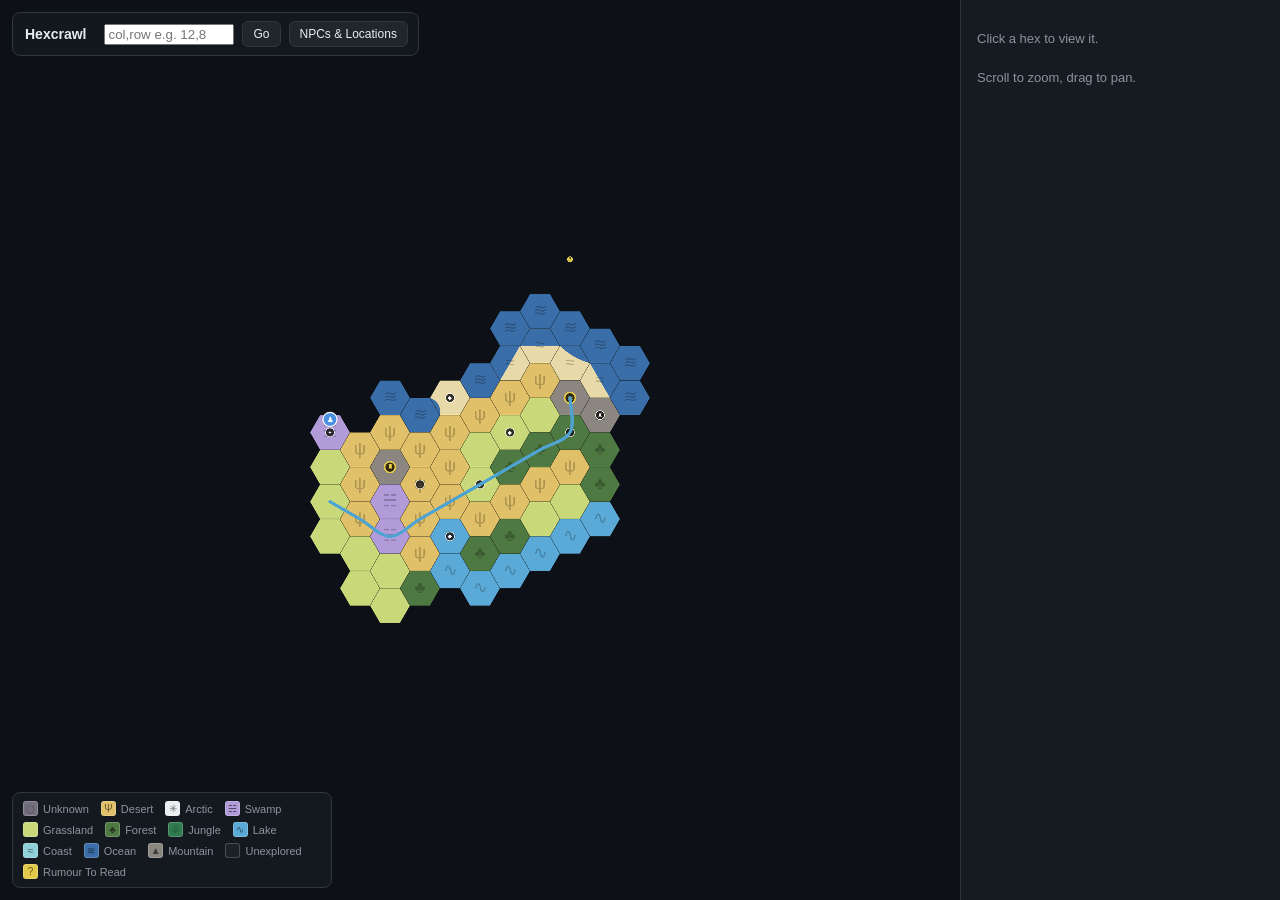
==== index.html @ c158273e "Update map" ====
<!doctype html>
<html lang="en">
<head>
<meta charset="utf-8" />
<meta name="viewport" content="width=device-width, initial-scale=1, maximum-scale=1, user-scalable=no" />
<title>Hexcrawl Map</title>
<link rel="stylesheet" href="hexmap.css?v=676061f0" />
</head>
<body>
<div id="app">
  <div id="map-wrap">
    <canvas id="map-canvas"></canvas>

    <div id="toolbar">
      <h1>Hexcrawl</h1>
      <input type="text" id="jump-input" placeholder="col,row e.g. 12,8" />
      <button id="jump-btn">Go</button>
      <button id="entities-panel-btn">NPCs &amp; Locations</button>
    </div>

    <div id="legend"></div>
  </div>

  <div id="sidebar">
    <button id="sidebar-close-btn">✕ Close</button>
    <div id="sidebar-content">
      <p class="placeholder">Click a hex to view it.<br><br>Scroll to zoom, drag to pan.</p>
    </div>
  </div>
</div>

<div id="entities-modal-backdrop">
  <div id="entities-modal">
    <h2>NPCs, Events &amp; Locations <button id="entities-modal-close">Close</button></h2>
    <input type="text" id="entities-search" placeholder="Search by name…" />
    <div id="entities-modal-list"></div>
  </div>
</div>

<script src="hexmap-render.js?v=92eb2e8c"></script>
<script src="data.js?v=25c7fb28"></script>
<script>
(function () {
  const data = HEX_DATA;
  const canvas = document.getElementById("map-canvas");
  const sidebar = document.getElementById("sidebar-content");
  const legend = document.getElementById("legend");
  const TERRAINS = Object.keys(data.terrainColors);

  function buildLegend() {
    legend.innerHTML = "";
    TERRAINS.forEach((t) => {
      const item = document.createElement("div");
      item.className = "legend-item";
      const icon = HexMap.TERRAIN_ICONS[t] || "";
      item.innerHTML = `<span class="legend-swatch" style="background:${data.terrainColors[t]}">${icon}</span>${t}`;
      legend.appendChild(item);
    });
    const fog = document.createElement("div");
    fog.className = "legend-item";
    fog.innerHTML = `<span class="legend-swatch" style="background:#1c2128"></span>unexplored`;
    legend.appendChild(fog);
    const rumour = document.createElement("div");
    rumour.className = "legend-item";
    rumour.innerHTML = `<span class="legend-swatch" style="background:#e2c94a">?</span>rumour to read`;
    legend.appendChild(rumour);
  }
  buildLegend();

  const sidebarPanel = document.getElementById("sidebar");
  document.getElementById("sidebar-close-btn").addEventListener("click", () => {
    sidebarPanel.classList.remove("open");
  });

  function renderSidebar(hit) {
    // On narrow screens the sidebar is a slide-up sheet, hidden until a
    // hex is picked — toggling this class is a no-op on wider screens
    // where the sidebar is always visible anyway.
    sidebarPanel.classList.toggle("open", !!hit);

    if (!hit) {
      sidebar.innerHTML = '<p class="placeholder">Click a hex to view it.<br><br>Scroll to zoom, drag to pan.</p>';
      return;
    }
    const { col, row } = hit;
    const hex = map.getHex(col, row) || { revealed: false };

    if (hex.revealed === false) {
      sidebar.innerHTML = `
        <h2>Unexplored</h2>
        <div class="coord">Column ${col} · Row ${row}</div>
        ${
          hex.rumours
            ? `<label class="rumours-label">What you've heard</label>
               <div class="field-readonly rumours-block">${escapeHtml(hex.rumours)}</div>`
            : '<p class="placeholder">Your party hasn\'t discovered this hex yet.</p>'
        }
      `;
      return;
    }

    // Most hexes have no name — they're just terrain. A name only earns
    // top billing once the hex has a point of interest; otherwise fall
    // back to the terrain itself as the heading.
    const title = hex.name || hex.poi || capitalize(hex.terrain);
    const hasPopulation = hex.population !== undefined && hex.population !== null;

    sidebar.innerHTML = `
      <h2>${escapeHtml(title)}</h2>
      <div class="coord">
        Column ${col} · Row ${row} · ${escapeHtml(hex.terrain)}
        ${hex.poi ? `<span class="entity-badge entity-badge-location" style="margin-left:6px;">${HexMap.POI_ICONS[hex.poi] || ""} ${escapeHtml(hex.poi)}</span>` : ""}
      </div>
      ${
        hasPopulation
          ? `<div class="coord">${hex.population === 0 ? "Uninhabited" : "Population: " + hex.population.toLocaleString()}</div>`
          : ""
      }

      ${
        hex.rumours
          ? `<label class="rumours-label">What you'd heard, before exploring</label>
             <div class="field-readonly rumours-block">${escapeHtml(hex.rumours)}</div>`
          : ""
      }

      <label>Notes</label>
      <div class="field-readonly">${hex.notes ? escapeHtml(hex.notes) : '<span class="empty-hint">Nothing recorded here.</span>'}</div>

      ${renderEntitiesSection(col, row)}
    `;
  }

  function escapeHtml(s) {
    return String(s).replace(/[&<>]/g, (c) => ({ "&": "&amp;", "<": "&lt;", ">": "&gt;" }[c]));
  }
  function capitalize(s) {
    return s ? s.charAt(0).toUpperCase() + s.slice(1) : s;
  }

  // ---- NPCs / events / locations (read-only) ----

  const ENTITY_TYPE_LABELS = { npc: "NPC", event: "Event", location: "Location", item: "Item" };

  function entityCardHtml(e) {
    return `
      <div class="entity-card">
        <div class="entity-card-row" style="align-items:center;">
          <span class="entity-badge entity-badge-${e.type}">${HexMap.ENTITY_STYLES[e.type].label} ${ENTITY_TYPE_LABELS[e.type] || e.type}</span>
          <strong>${escapeHtml(e.name || "(unnamed)")}</strong>
        </div>
        <div class="field-readonly">${e.notes ? escapeHtml(e.notes) : '<span class="empty-hint">Nothing recorded here.</span>'}</div>
      </div>
    `;
  }

  function renderEntitiesSection(col, row) {
    const list = map.entitiesAt(col, row);
    if (!list.length) return "";
    return `
      <div class="entity-section">
        <label>Here now</label>
        ${list.map(entityCardHtml).join("")}
      </div>
    `;
  }

  const map = new HexMap(canvas, data, {
    onSelect: renderSidebar,
    respectFog: true,
  });

  // Open centered on the explored area instead of the middle of the full
  // grid — with most of the map unrevealed, there's nothing useful at the
  // default view, and players shouldn't have to hunt for where they've
  // actually been.
  (function centerOnExploredArea() {
    let sumCol = 0, sumRow = 0, count = 0;
    Object.keys(data.hexes).forEach((key) => {
      if (!data.hexes[key].revealed) return;
      const [col, row] = key.split(",").map(Number);
      sumCol += col;
      sumRow += row;
      count++;
    });
    if (count === 0) return; // nothing revealed yet — leave the default view
    map.centerOn(Math.round(sumCol / count), Math.round(sumRow / count));
  })();

  // ---- directory panel: browse all discovered NPCs / events / locations ----

  const entitiesModalBackdrop = document.getElementById("entities-modal-backdrop");
  const entitiesModalList = document.getElementById("entities-modal-list");
  const entitiesSearch = document.getElementById("entities-search");

  function renderEntitiesModalList() {
    const query = entitiesSearch.value.trim().toLowerCase();
    const all = map.listEntities().filter((e) => !query || (e.name || "").toLowerCase().includes(query));
    if (!all.length) {
      entitiesModalList.innerHTML = '<p class="empty-hint">Nothing discovered yet.</p>';
      return;
    }
    const grouped = { npc: [], event: [], location: [], item: [] };
    all.forEach((e) => grouped[e.type] && grouped[e.type].push(e));

    let html = "";
    Object.keys(ENTITY_TYPE_LABELS).forEach((type) => {
      if (!grouped[type].length) return;
      const typeIcon = HexMap.ENTITY_STYLES[type].label;
      html += `<label style="margin-top:16px;">${typeIcon} ${ENTITY_TYPE_LABELS[type]}s</label>`;
      grouped[type].forEach((e) => {
        html += `
          <div class="entity-list-row" data-hex="${e.hex}">
            <span class="entity-badge entity-badge-${e.type}">${typeIcon} ${ENTITY_TYPE_LABELS[e.type]}</span>
            <span class="entity-list-name">${escapeHtml(e.name || "(unnamed)")}</span>
            <span class="entity-list-hex">${e.hex}</span>
          </div>
        `;
      });
    });
    entitiesModalList.innerHTML = html;

    entitiesModalList.querySelectorAll(".entity-list-row").forEach((row) => {
      row.addEventListener("click", () => {
        const [col, rowNum] = row.dataset.hex.split(",").map(Number);
        closeEntitiesModal();
        map.selectHex(col, rowNum);
      });
    });
  }

  function openEntitiesModal() {
    entitiesSearch.value = "";
    renderEntitiesModalList();
    entitiesModalBackdrop.classList.add("visible");
  }
  function closeEntitiesModal() {
    entitiesModalBackdrop.classList.remove("visible");
  }
  document.getElementById("entities-panel-btn").addEventListener("click", openEntitiesModal);
  document.getElementById("entities-modal-close").addEventListener("click", closeEntitiesModal);
  entitiesModalBackdrop.addEventListener("click", (e) => {
    if (e.target === entitiesModalBackdrop) closeEntitiesModal();
  });
  entitiesSearch.addEventListener("input", renderEntitiesModalList);

  document.getElementById("jump-btn").addEventListener("click", jump);
  document.getElementById("jump-input").addEventListener("keydown", (e) => {
    if (e.key === "Enter") jump();
  });
  function jump() {
    const raw = document.getElementById("jump-input").value.trim();
    const m = raw.match(/^(\d+)\s*,\s*(\d+)$/);
    if (!m) return;
    const col = parseInt(m[1], 10);
    const row = parseInt(m[2], 10);
    if (col >= 0 && col < data.meta.cols && row >= 0 && row < data.meta.rows) {
      map.selectHex(col, row);
    }
  }
})();
</script>
</body>
</html>
---- hexmap.css ----
:root {
  --bg: #0d1117;
  --panel: #161b22;
  --panel-border: #30363d;
  --text: #e6edf3;
  --text-dim: #8b949e;
  --accent: #ffdd55;
  --danger: #d9534f;
}

* { box-sizing: border-box; }

html, body {
  margin: 0;
  height: 100%;
  background: var(--bg);
  color: var(--text);
  font-family: -apple-system, BlinkMacSystemFont, "Segoe UI", sans-serif;
}

#app {
  display: flex;
  height: 100vh;
  width: 100vw;
  overflow: hidden;
}

#map-wrap {
  position: relative;
  flex: 1 1 auto;
  min-width: 0;
}

#map-canvas {
  display: block;
  width: 100%;
  height: 100%;
  cursor: grab;
  /* Hand pan/pinch entirely to our own touch handlers — without this the
     browser's native pinch-to-zoom/scroll fights with (or wins over) our
     JS, zooming the whole page (fixed-position toolbar included) instead
     of just the map. */
  touch-action: none;
}

#map-canvas:active {
  cursor: grabbing;
}

#toolbar {
  position: absolute;
  top: 12px;
  left: 12px;
  display: flex;
  gap: 8px;
  align-items: center;
  z-index: 5;
  background: rgba(22, 27, 34, 0.85);
  border: 1px solid var(--panel-border);
  border-radius: 8px;
  padding: 8px 10px;
  backdrop-filter: blur(4px);
}

#toolbar h1 {
  font-size: 14px;
  margin: 0 10px 0 2px;
  font-weight: 600;
  color: var(--text);
  white-space: nowrap;
}

#toolbar input[type="text"] {
  width: 130px;
}

#sync-status {
  font-size: 11px;
  white-space: nowrap;
}

#toolbar button, #sidebar button {
  background: #21262d;
  color: var(--text);
  border: 1px solid var(--panel-border);
  border-radius: 6px;
  padding: 5px 10px;
  font-size: 12px;
  cursor: pointer;
}

#toolbar button:hover, #sidebar button:hover {
  background: #30363d;
}

#legend {
  position: absolute;
  bottom: 12px;
  left: 12px;
  z-index: 5;
  background: rgba(22, 27, 34, 0.85);
  border: 1px solid var(--panel-border);
  border-radius: 8px;
  padding: 8px 10px;
  font-size: 11px;
  display: flex;
  flex-wrap: wrap;
  gap: 6px 12px;
  max-width: 320px;
}

.legend-item {
  display: flex;
  align-items: center;
  gap: 5px;
  color: var(--text-dim);
  text-transform: capitalize;
}

.legend-swatch {
  width: 15px;
  height: 15px;
  border-radius: 3px;
  border: 1px solid rgba(255,255,255,0.2);
  display: inline-flex;
  align-items: center;
  justify-content: center;
  font-size: 10px;
  line-height: 1;
  color: rgba(0,0,0,0.55);
}

#sidebar {
  width: 320px;
  flex: 0 0 320px;
  background: var(--panel);
  border-left: 1px solid var(--panel-border);
  padding: 16px;
  overflow-y: auto;
}

#sidebar-close-btn {
  display: none; /* only shown on narrow screens, see media query below */
}

#sidebar h2 {
  font-size: 16px;
  margin: 0 0 4px;
}

#sidebar .coord {
  color: var(--text-dim);
  font-size: 12px;
  margin-bottom: 14px;
}

#sidebar label {
  display: block;
  font-size: 11px;
  text-transform: uppercase;
  letter-spacing: 0.04em;
  color: var(--text-dim);
  margin: 14px 0 4px;
}

#sidebar select,
#sidebar input[type="text"],
#sidebar textarea {
  width: 100%;
  background: #0d1117;
  color: var(--text);
  border: 1px solid var(--panel-border);
  border-radius: 6px;
  padding: 7px 8px;
  font-size: 13px;
  font-family: inherit;
  resize: vertical;
}

#sidebar textarea {
  min-height: 70px;
}

#sidebar .field-readonly {
  background: #0d1117;
  border: 1px solid var(--panel-border);
  border-radius: 6px;
  padding: 8px 9px;
  font-size: 13px;
  line-height: 1.4;
  min-height: 20px;
  white-space: pre-wrap;
}

#sidebar .empty-hint {
  color: var(--text-dim);
  font-style: italic;
}

#sidebar .secret-block {
  border: 1px dashed var(--danger);
  border-radius: 6px;
  padding: 8px 9px;
  background: rgba(217, 83, 79, 0.08);
}

#sidebar .secret-label {
  color: var(--danger);
}

#f-rumours,
#sidebar .rumours-block {
  border-color: #e2c94a !important;
  background: rgba(226, 201, 74, 0.08) !important;
}

#sidebar .rumours-label {
  color: #e2c94a;
}

#sidebar .placeholder {
  color: var(--text-dim);
  font-size: 13px;
  line-height: 1.5;
}

#sidebar .actions {
  display: flex;
  flex-wrap: wrap;
  gap: 8px;
  margin-top: 16px;
}

#sidebar .actions button {
  flex: 1 1 auto;
}

#clipboard-status {
  font-size: 11px;
  color: var(--text-dim);
  margin-top: 6px;
}

#clipboard-status a {
  color: var(--accent);
}

#save-status {
  font-size: 11px;
  color: var(--text-dim);
  margin-top: 8px;
  min-height: 14px;
}

#import-file {
  display: none;
}

.gm-badge {
  display: inline-block;
  background: var(--danger);
  color: #fff;
  font-size: 10px;
  font-weight: 700;
  letter-spacing: 0.05em;
  padding: 2px 6px;
  border-radius: 4px;
  margin-left: 8px;
  vertical-align: middle;
}

/* ---- entities (NPCs / events / locations) ---- */

:root {
  --entity-npc: #4a90e2;
  --entity-event: #e2794a;
  --entity-location: #a24ae2;
  --entity-item: #c9a227;
}

.entity-section {
  margin-top: 20px;
  border-top: 1px solid var(--panel-border);
  padding-top: 14px;
}

.entity-section-header {
  display: flex;
  align-items: center;
  justify-content: space-between;
  margin-bottom: 8px;
}

.entity-section-header label {
  margin: 0;
}

.entity-add-buttons {
  display: flex;
  flex-wrap: wrap;
  gap: 4px;
  margin-bottom: 10px;
}

.entity-add-buttons button {
  font-size: 11px;
  padding: 4px 7px;
}

.entity-add-buttons button[data-type="npc"] { border-color: var(--entity-npc); }
.entity-add-buttons button[data-type="event"] { border-color: var(--entity-event); }
.entity-add-buttons button[data-type="location"] { border-color: var(--entity-location); }
.entity-add-buttons button[data-type="item"] { border-color: var(--entity-item); }

.entity-card {
  border: 1px solid var(--panel-border);
  border-radius: 8px;
  padding: 10px;
  margin-bottom: 10px;
  background: #0d1117;
}

.entity-card-row {
  display: flex;
  gap: 6px;
  margin-bottom: 8px;
}

.entity-card-row select {
  width: auto;
  flex: 0 0 auto;
}

.entity-card-row input[type="text"] {
  flex: 1;
}

.entity-card textarea {
  min-height: 50px;
  margin-bottom: 8px;
}

.entity-card .ef-secret {
  border-color: var(--danger);
  background: rgba(217, 83, 79, 0.06);
}

.ef-revealed {
  display: flex;
  align-items: center;
  gap: 6px;
  font-size: 12px;
  text-transform: none;
  letter-spacing: normal;
  color: var(--text);
  margin: 0 0 8px;
}

.ef-revealed input {
  width: 14px;
  height: 14px;
}

.entity-card-hexrow {
  font-size: 11px;
  color: var(--text-dim);
  margin-bottom: 8px;
}

.entity-card-actions {
  display: flex;
  flex-wrap: wrap;
  gap: 6px;
}

.entity-card-actions button {
  flex: 1 1 auto;
  font-size: 11px;
  padding: 5px 6px;
}

.entity-card-actions .ef-delete {
  border-color: var(--danger);
  color: #f5a5a2;
}

.entity-badge {
  display: inline-block;
  font-size: 10px;
  font-weight: 700;
  letter-spacing: 0.03em;
  text-transform: uppercase;
  padding: 2px 6px;
  border-radius: 4px;
  color: #fff;
}

.entity-badge-npc { background: var(--entity-npc); }
.entity-badge-event { background: var(--entity-event); }
.entity-badge-location { background: var(--entity-location); }
.entity-badge-item { background: var(--entity-item); }

/* Placement mode banner */
#placement-banner {
  position: absolute;
  top: 12px;
  left: 50%;
  transform: translateX(-50%);
  z-index: 10;
  background: var(--accent);
  color: #1a1a1a;
  font-size: 13px;
  font-weight: 600;
  padding: 8px 14px;
  border-radius: 8px;
  display: none;
  align-items: center;
  gap: 10px;
  box-shadow: 0 4px 14px rgba(0,0,0,0.4);
}

#placement-banner.visible {
  display: flex;
}

#placement-banner button {
  background: rgba(0,0,0,0.15);
  border: none;
  border-radius: 5px;
  padding: 3px 8px;
  font-size: 12px;
  cursor: pointer;
  color: #1a1a1a;
}

/* Entities directory modal */
#entities-modal-backdrop,
#rivers-modal-backdrop {
  position: fixed;
  inset: 0;
  background: rgba(0,0,0,0.55);
  z-index: 50;
  display: none;
  align-items: flex-start;
  justify-content: center;
  padding: 6vh 20px;
  overflow-y: auto;
}

#entities-modal-backdrop.visible,
#rivers-modal-backdrop.visible {
  display: flex;
}

#entities-modal,
#rivers-modal {
  background: var(--panel);
  border: 1px solid var(--panel-border);
  border-radius: 10px;
  width: 100%;
  max-width: 560px;
  padding: 18px 20px;
  max-height: 88vh;
  overflow-y: auto;
}

#entities-modal h2,
#rivers-modal h2 {
  margin: 0 0 12px;
  font-size: 16px;
  display: flex;
  align-items: center;
  justify-content: space-between;
}

#entities-modal h2 button,
#rivers-modal h2 button {
  font-size: 12px;
}

#entities-modal input[type="text"],
#rivers-modal input[type="text"] {
  width: 100%;
  margin-bottom: 10px;
}

.entities-modal-new-row {
  display: flex;
  flex-wrap: wrap;
  gap: 6px;
  margin-bottom: 14px;
}

.entities-modal-new-row button {
  flex: 1 1 auto;
  font-size: 12px;
}

.entities-modal-new-row button[data-type="npc"] { border-color: var(--entity-npc); }
.entities-modal-new-row button[data-type="event"] { border-color: var(--entity-event); }
.entities-modal-new-row button[data-type="location"] { border-color: var(--entity-location); }
.entities-modal-new-row button[data-type="item"] { border-color: var(--entity-item); }

.entity-list-row {
  display: flex;
  align-items: center;
  gap: 8px;
  padding: 8px 6px;
  border-radius: 6px;
  cursor: pointer;
  font-size: 13px;
}

.entity-list-row:hover {
  background: #21262d;
}

.entity-list-row .entity-list-name {
  flex: 1;
}

.entity-list-row .entity-list-hex {
  color: var(--text-dim);
  font-size: 11px;
}

.entity-list-row .entity-list-dim {
  opacity: 0.55;
}

/* ---- narrow screens (phones, small tablets) ---- */
/* The sidebar's fixed 320px width used to eat almost the entire viewport
   on a phone, leaving barely a sliver for the map. Below this width the
   map goes full-screen and the sidebar becomes a bottom sheet instead —
   hidden until a hex is selected, then sliding up over the map rather
   than squeezing it. */
@media (max-width: 760px) {
  #sidebar {
    position: fixed;
    left: 0;
    right: 0;
    bottom: 0;
    width: auto;
    max-height: 65vh;
    border-left: none;
    border-top: 1px solid var(--panel-border);
    border-radius: 14px 14px 0 0;
    box-shadow: 0 -6px 24px rgba(0, 0, 0, 0.45);
    transform: translateY(100%);
    transition: transform 0.22s ease;
    z-index: 20;
    padding-top: 8px;
  }

  #sidebar.open {
    transform: translateY(0);
  }

  #sidebar-close-btn {
    display: block;
    position: sticky;
    top: 0;
    margin: 0 0 8px auto;
    background: #21262d;
    border: 1px solid var(--panel-border);
    border-radius: 6px;
    color: var(--text);
    font-size: 13px;
    padding: 4px 10px;
    cursor: pointer;
  }

  #toolbar {
    max-width: calc(100vw - 24px);
    flex-wrap: wrap;
    gap: 6px;
  }

  #toolbar input[type="text"] {
    width: 100px;
  }

  #legend {
    max-width: calc(100vw - 24px);
  }

  #entities-modal, #rivers-modal {
    max-width: calc(100vw - 24px);
  }
}
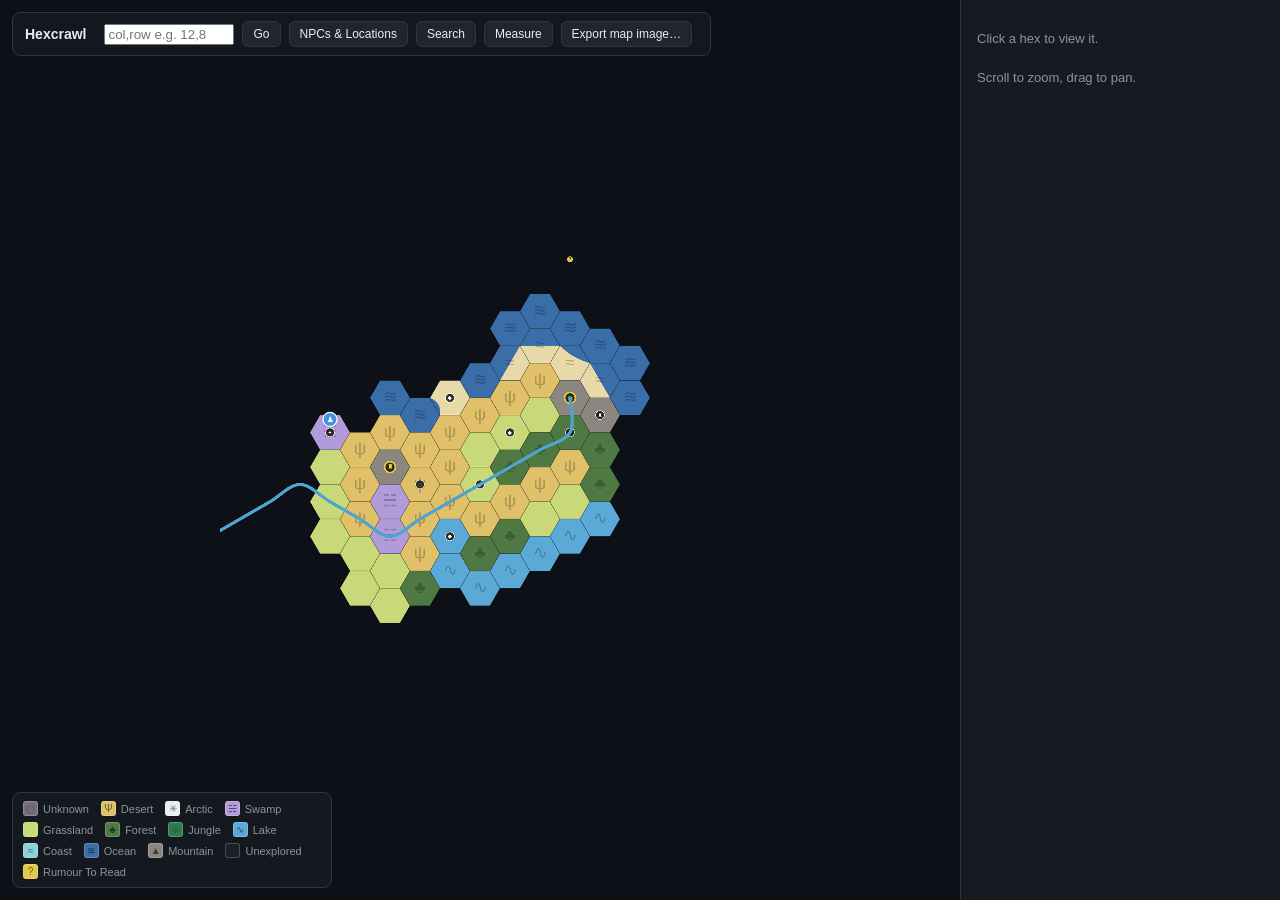
==== commit d9ad2290: "Update map" ====
--- a/index.html
+++ b/index.html
@@ -4,7 +4,7 @@
 <meta charset="utf-8" />
 <meta name="viewport" content="width=device-width, initial-scale=1, maximum-scale=1, user-scalable=no" />
 <title>Hexcrawl Map</title>
-<link rel="stylesheet" href="hexmap.css?v=676061f0" />
+<link rel="stylesheet" href="hexmap.css?v=7be32d83" />
 </head>
 <body>
 <div id="app">
@@ -16,6 +16,10 @@
       <input type="text" id="jump-input" placeholder="col,row e.g. 12,8" />
       <button id="jump-btn">Go</button>
       <button id="entities-panel-btn">NPCs &amp; Locations</button>
+      <button id="search-panel-btn">Search</button>
+      <button id="measure-btn">Measure</button>
+      <button id="export-image-btn">Export map image…</button>
+      <span id="measure-status"></span>
     </div>
 
     <div id="legend"></div>
@@ -37,8 +41,16 @@
   </div>
 </div>
 
-<script src="hexmap-render.js?v=92eb2e8c"></script>
-<script src="data.js?v=25c7fb28"></script>
+<div id="search-modal-backdrop">
+  <div id="search-modal">
+    <h2>Search <button id="search-modal-close">Close</button></h2>
+    <input type="text" id="search-input" placeholder="Search names, POIs, notes, rumours…" />
+    <div id="search-modal-list"></div>
+  </div>
+</div>
+
+<script src="hexmap-render.js?v=cabccb2b"></script>
+<script src="data.js?v=ef3daf96"></script>
 <script>
 (function () {
   const data = HEX_DATA;
@@ -165,8 +177,47 @@
     `;
   }
 
+  // "Measure" mode: click a hex to set a starting point, then click a
+  // second hex to see the hex-step distance between them — handy for
+  // estimating travel time without counting hexes by hand. Intercepts
+  // ordinary hex clicks (which would otherwise just open the sidebar)
+  // while active; Cancel/clicking the button again turns it off.
+  let measureMode = false;
+  let measureAnchor = null;
+  const measureBtn = document.getElementById("measure-btn");
+  const measureStatus = document.getElementById("measure-status");
+
+  function setMeasureMode(on) {
+    measureMode = on;
+    measureAnchor = null;
+    measureBtn.textContent = on ? "Cancel measuring" : "Measure";
+    measureStatus.textContent = on ? "Click a hex to start, then another to measure the distance between them." : "";
+  }
+
+  function handleMeasureClick(hit) {
+    if (!hit) return;
+    if (!measureAnchor) {
+      measureAnchor = hit;
+      measureStatus.textContent = `Measuring from ${hit.col},${hit.row} — click another hex…`;
+    } else {
+      const dist = map.hexDistance(measureAnchor.col, measureAnchor.row, hit.col, hit.row);
+      measureStatus.textContent = `${measureAnchor.col},${measureAnchor.row} → ${hit.col},${hit.row}: ${dist} hex${dist === 1 ? "" : "es"}. Click a hex to start a new measurement.`;
+      measureAnchor = null;
+    }
+  }
+
+  function handleMapClick(hit) {
+    if (measureMode) {
+      handleMeasureClick(hit);
+      return;
+    }
+    renderSidebar(hit);
+  }
+
+  measureBtn.addEventListener("click", () => setMeasureMode(!measureMode));
+
   const map = new HexMap(canvas, data, {
-    onSelect: renderSidebar,
+    onSelect: handleMapClick,
     respectFog: true,
   });
 
@@ -244,6 +295,100 @@
   });
   entitiesSearch.addEventListener("input", renderEntitiesModalList);
 
+  // ---- search across discovered hex content ----
+  // Only matches what's actually shipped to the public build: name, POI
+  // type, and notes on revealed hexes, plus rumours (which are visible on
+  // any hex, revealed or not — see build.py). Nothing secret or
+  // undiscovered can ever show up here, since it was never sent to this
+  // build in the first place.
+
+  const searchModalBackdrop = document.getElementById("search-modal-backdrop");
+  const searchModalList = document.getElementById("search-modal-list");
+  const searchInput = document.getElementById("search-input");
+
+  function hexSearchHaystack(hex) {
+    return [hex.name, hex.poi, hex.notes, hex.rumours].filter(Boolean).join(" \n ").toLowerCase();
+  }
+
+  function renderSearchModalList() {
+    const query = searchInput.value.trim().toLowerCase();
+    if (!query) {
+      searchModalList.innerHTML = '<p class="empty-hint">Type to search names, POIs, notes, and rumours.</p>';
+      return;
+    }
+    const results = Object.keys(data.hexes)
+      .map((key) => ({ key, hex: data.hexes[key] }))
+      .filter(({ hex }) => hexSearchHaystack(hex).includes(query))
+      .sort((a, b) => (a.hex.name || "").localeCompare(b.hex.name || ""));
+
+    if (!results.length) {
+      searchModalList.innerHTML = '<p class="empty-hint">Nothing discovered yet matches that search.</p>';
+      return;
+    }
+    searchModalList.innerHTML = results
+      .map(({ key, hex }) => {
+        const title = hex.revealed ? hex.name || hex.poi || capitalize(hex.terrain || "") : "Unexplored";
+        const icon = hex.revealed && hex.poi ? HexMap.POI_ICONS[hex.poi] || "" : "";
+        return `
+          <div class="entity-list-row" data-hex="${key}">
+            <span class="entity-list-name">${icon ? icon + " " : ""}${escapeHtml(title)}</span>
+            <span class="entity-list-hex">${key}</span>
+          </div>
+        `;
+      })
+      .join("");
+
+    searchModalList.querySelectorAll(".entity-list-row").forEach((row) => {
+      row.addEventListener("click", () => {
+        const [col, rowNum] = row.dataset.hex.split(",").map(Number);
+        closeSearchModal();
+        map.selectHex(col, rowNum);
+      });
+    });
+  }
+
+  function openSearchModal() {
+    renderSearchModalList();
+    searchModalBackdrop.classList.add("visible");
+    searchInput.focus();
+  }
+  function closeSearchModal() {
+    searchModalBackdrop.classList.remove("visible");
+  }
+  document.getElementById("search-panel-btn").addEventListener("click", openSearchModal);
+  document.getElementById("search-modal-close").addEventListener("click", closeSearchModal);
+  searchModalBackdrop.addEventListener("click", (e) => {
+    if (e.target === searchModalBackdrop) closeSearchModal();
+  });
+  searchInput.addEventListener("input", renderSearchModalList);
+
+  // Renders everything the party has discovered so far (terrain, coasts,
+  // roads, rivers, every revealed location's name/population/entity
+  // marker always shown, not just what's near the cursor) to a PNG and
+  // downloads it. Fog of war applies exactly like it does on screen —
+  // this map's respectFog is on, so unexplored hexes are skipped, same as
+  // the live view.
+  document.getElementById("export-image-btn").addEventListener("click", () => {
+    const btn = document.getElementById("export-image-btn");
+    const originalLabel = btn.textContent;
+    btn.textContent = "Rendering…";
+    btn.disabled = true;
+    setTimeout(() => {
+      const exportCanvas = map.exportImage({ maxDimension: 4000 });
+      exportCanvas.toBlob((blob) => {
+        btn.textContent = originalLabel;
+        btn.disabled = false;
+        if (!blob) return;
+        const url = URL.createObjectURL(blob);
+        const a = document.createElement("a");
+        a.href = url;
+        a.download = "hexcrawl-map.png";
+        a.click();
+        URL.revokeObjectURL(url);
+      }, "image/png");
+    }, 10);
+  });
+
   document.getElementById("jump-btn").addEventListener("click", jump);
   document.getElementById("jump-input").addEventListener("keydown", (e) => {
     if (e.key === "Enter") jump();
--- a/hexmap.css
+++ b/hexmap.css
@@ -79,6 +79,12 @@
   white-space: nowrap;
 }
 
+#measure-status {
+  font-size: 11px;
+  color: var(--text-dim);
+  max-width: 260px;
+}
+
 #toolbar button, #sidebar button {
   background: #21262d;
   color: var(--text);
@@ -91,6 +97,14 @@
 
 #toolbar button:hover, #sidebar button:hover {
   background: #30363d;
+}
+
+#toolbar button:disabled, #sidebar button:disabled {
+  opacity: 0.4;
+  cursor: default;
+}
+#toolbar button:disabled:hover, #sidebar button:disabled:hover {
+  background: #21262d;
 }
 
 #legend {
@@ -435,7 +449,9 @@
 
 /* Entities directory modal */
 #entities-modal-backdrop,
-#rivers-modal-backdrop {
+#rivers-modal-backdrop,
+#roads-modal-backdrop,
+#search-modal-backdrop {
   position: fixed;
   inset: 0;
   background: rgba(0,0,0,0.55);
@@ -448,12 +464,16 @@
 }
 
 #entities-modal-backdrop.visible,
-#rivers-modal-backdrop.visible {
+#rivers-modal-backdrop.visible,
+#roads-modal-backdrop.visible,
+#search-modal-backdrop.visible {
   display: flex;
 }
 
 #entities-modal,
-#rivers-modal {
+#rivers-modal,
+#roads-modal,
+#search-modal {
   background: var(--panel);
   border: 1px solid var(--panel-border);
   border-radius: 10px;
@@ -465,7 +485,9 @@
 }
 
 #entities-modal h2,
-#rivers-modal h2 {
+#rivers-modal h2,
+#roads-modal h2,
+#search-modal h2 {
   margin: 0 0 12px;
   font-size: 16px;
   display: flex;
@@ -474,12 +496,16 @@
 }
 
 #entities-modal h2 button,
-#rivers-modal h2 button {
+#rivers-modal h2 button,
+#roads-modal h2 button,
+#search-modal h2 button {
   font-size: 12px;
 }
 
 #entities-modal input[type="text"],
-#rivers-modal input[type="text"] {
+#rivers-modal input[type="text"],
+#roads-modal input[type="text"],
+#search-modal input[type="text"] {
   width: 100%;
   margin-bottom: 10px;
 }
@@ -584,7 +610,7 @@
     max-width: calc(100vw - 24px);
   }
 
-  #entities-modal, #rivers-modal {
+  #entities-modal, #rivers-modal, #roads-modal, #search-modal {
     max-width: calc(100vw - 24px);
   }
 }
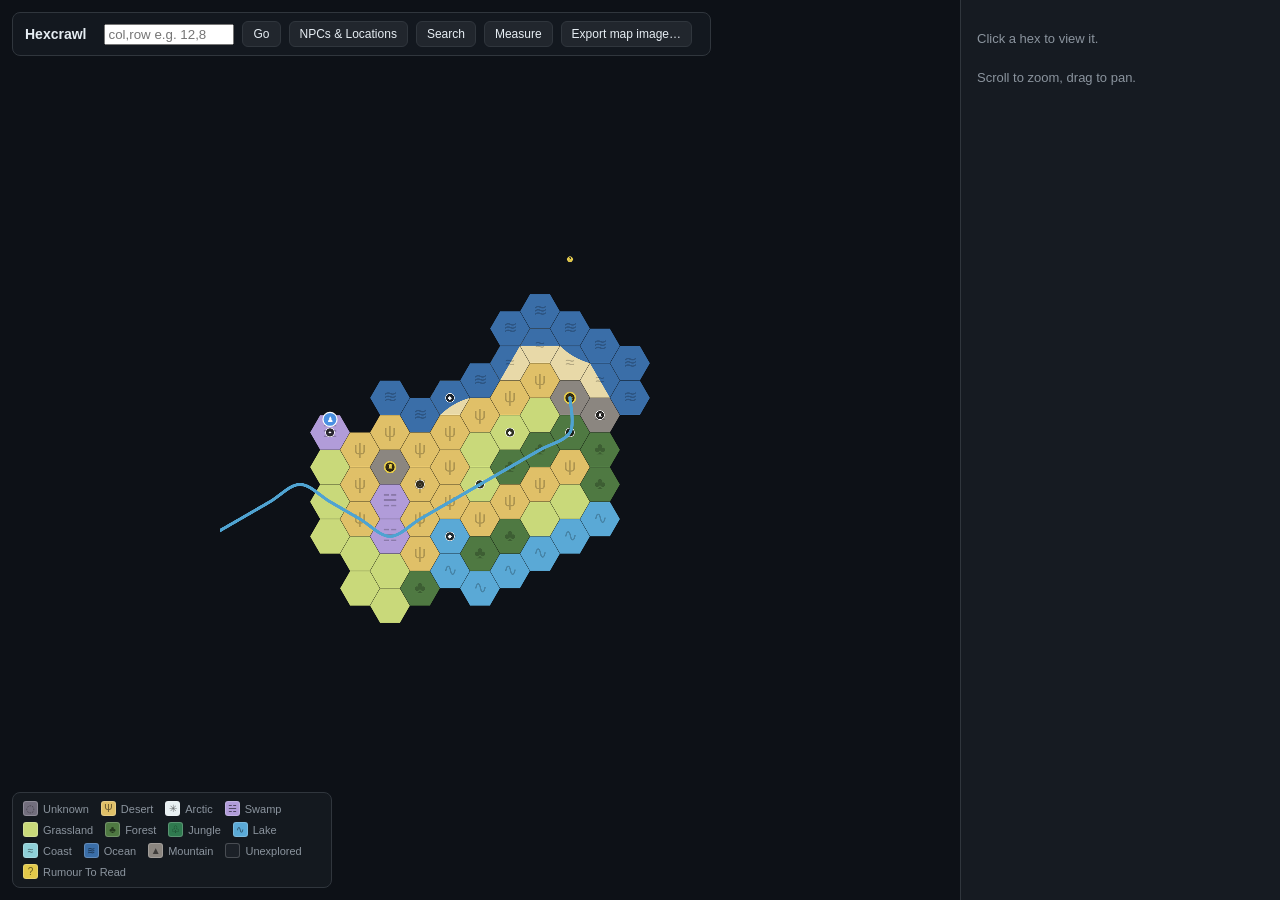
==== commit da4034d6: "Update map" ====
--- a/index.html
+++ b/index.html
@@ -4,7 +4,7 @@
 <meta charset="utf-8" />
 <meta name="viewport" content="width=device-width, initial-scale=1, maximum-scale=1, user-scalable=no" />
 <title>Hexcrawl Map</title>
-<link rel="stylesheet" href="hexmap.css?v=7be32d83" />
+<link rel="stylesheet" href="hexmap.css?v=d68bc9ed" />
 </head>
 <body>
 <div id="app">
@@ -49,8 +49,8 @@
   </div>
 </div>
 
-<script src="hexmap-render.js?v=cabccb2b"></script>
-<script src="data.js?v=ef3daf96"></script>
+<script src="hexmap-render.js?v=eb6b48d2"></script>
+<script src="data.js?v=8acedf53"></script>
 <script>
 (function () {
   const data = HEX_DATA;
--- a/hexmap.css
+++ b/hexmap.css
@@ -435,6 +435,44 @@
 
 #placement-banner.visible {
   display: flex;
+}
+
+/* Player-view banner — deliberately a different color from the placement
+   banner above (blue instead of gold) so it can't be mistaken for one of
+   the transient "you're mid-action" banners; this one stays up the whole
+   time you're previewing, however long that is. */
+#player-view-banner {
+  position: absolute;
+  top: 12px;
+  left: 50%;
+  transform: translateX(-50%);
+  z-index: 10;
+  background: #4fa3d1;
+  color: #0a1620;
+  font-size: 13px;
+  font-weight: 600;
+  padding: 8px 14px;
+  border-radius: 8px;
+  align-items: center;
+  gap: 10px;
+  box-shadow: 0 4px 14px rgba(0,0,0,0.4);
+  max-width: calc(100vw - 40px);
+}
+
+#player-view-banner button {
+  background: rgba(0,0,0,0.15);
+  border: none;
+  border-radius: 5px;
+  padding: 3px 8px;
+  font-size: 12px;
+  color: inherit;
+  cursor: pointer;
+  white-space: nowrap;
+}
+
+#map-wrap.player-view-active #map-canvas {
+  outline: 3px solid #4fa3d1;
+  outline-offset: -3px;
 }
 
 #placement-banner button {
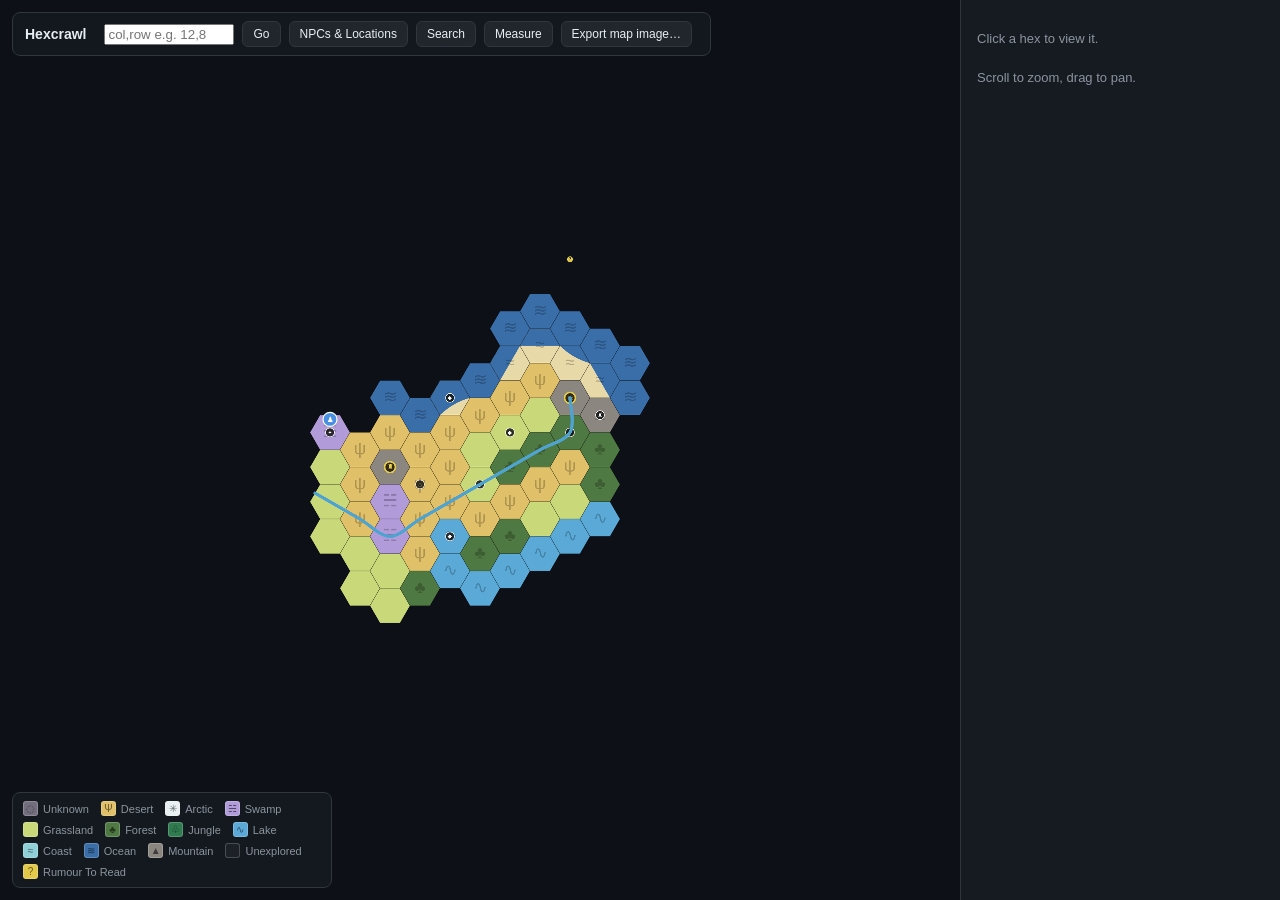
==== commit 6501e8b9: "Update map" ====
--- a/index.html
+++ b/index.html
@@ -50,7 +50,7 @@
 </div>
 
 <script src="hexmap-render.js?v=eb6b48d2"></script>
-<script src="data.js?v=8acedf53"></script>
+<script src="data.js?v=53bb0b4c"></script>
 <script>
 (function () {
   const data = HEX_DATA;
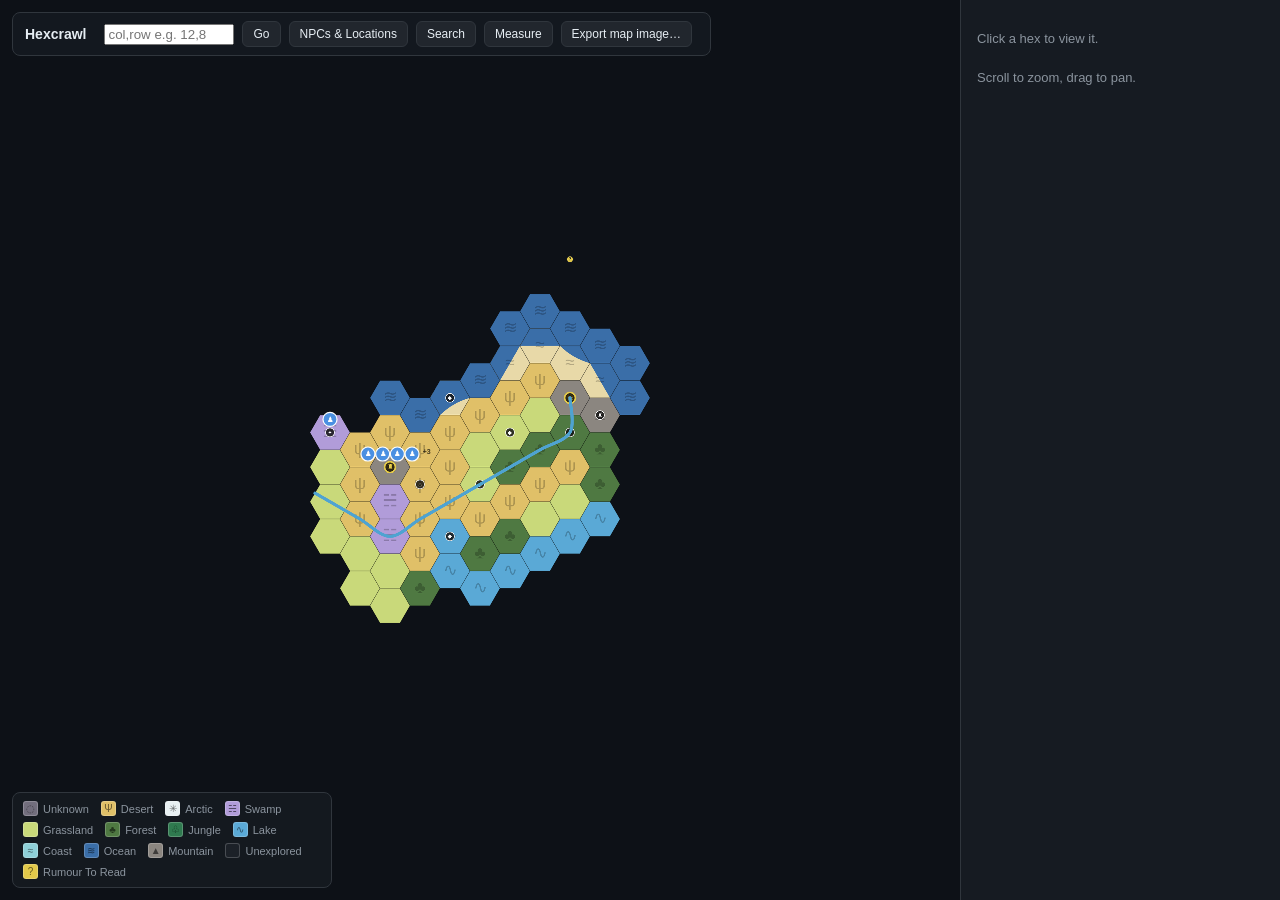
==== commit 5d2638e3: "Update map" ====
--- a/index.html
+++ b/index.html
@@ -50,7 +50,7 @@
 </div>
 
 <script src="hexmap-render.js?v=eb6b48d2"></script>
-<script src="data.js?v=53bb0b4c"></script>
+<script src="data.js?v=16624eb5"></script>
 <script>
 (function () {
   const data = HEX_DATA;
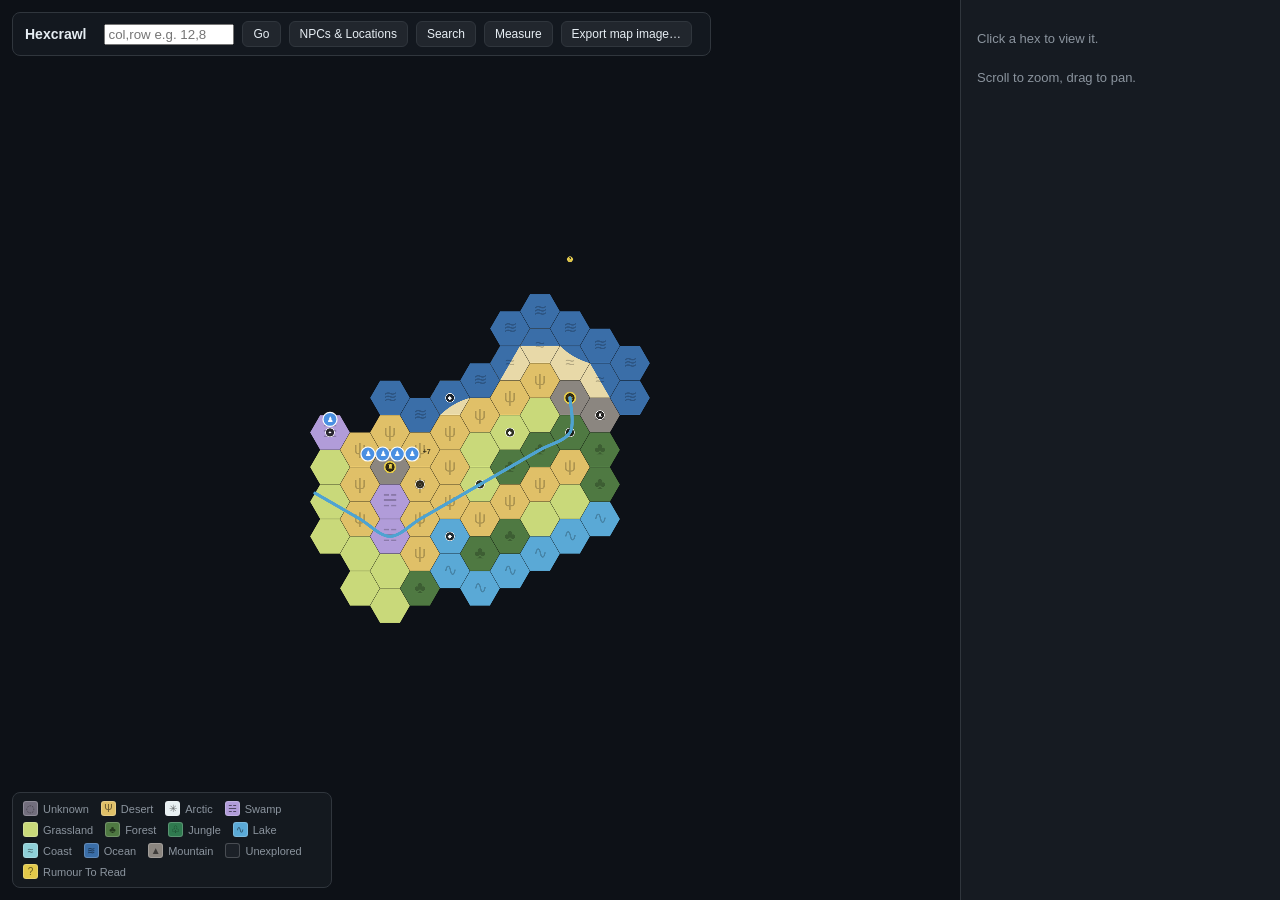
==== commit 334fdae1: "Update map" ====
--- a/index.html
+++ b/index.html
@@ -4,7 +4,7 @@
 <meta charset="utf-8" />
 <meta name="viewport" content="width=device-width, initial-scale=1, maximum-scale=1, user-scalable=no" />
 <title>Hexcrawl Map</title>
-<link rel="stylesheet" href="hexmap.css?v=d68bc9ed" />
+<link rel="stylesheet" href="hexmap.css?v=637a5e0a" />
 </head>
 <body>
 <div id="app">
@@ -50,7 +50,7 @@
 </div>
 
 <script src="hexmap-render.js?v=eb6b48d2"></script>
-<script src="data.js?v=16624eb5"></script>
+<script src="data.js?v=82814381"></script>
 <script>
 (function () {
   const data = HEX_DATA;
--- a/hexmap.css
+++ b/hexmap.css
@@ -340,13 +340,26 @@
   margin-bottom: 8px;
 }
 
-.entity-card-row select {
+/* Also qualified with #sidebar: the hex sidebar has its own
+   `#sidebar select` / `#sidebar input[type="text"]` rule (width: 100%,
+   for the hex's own Terrain/POI dropdowns) which — being ID-scoped — beats
+   the plain class rules below on specificity alone. Without the #sidebar
+   versions here, an entity card's type dropdown would claim the full row
+   width inside the hex sidebar specifically (nowrap, so the sibling Name
+   input gets squeezed to nothing) even though the identical markup renders
+   fine in the NPCs & Events modal, which has no competing ID-scoped select
+   rule. Both selectors are kept so this stays correct in whichever
+   container an entity card happens to render in. */
+.entity-card-row select,
+#sidebar .entity-card-row select {
   width: auto;
   flex: 0 0 auto;
 }
 
-.entity-card-row input[type="text"] {
+.entity-card-row input[type="text"],
+#sidebar .entity-card-row input[type="text"] {
   flex: 1;
+  width: auto;
 }
 
 .entity-card textarea {
